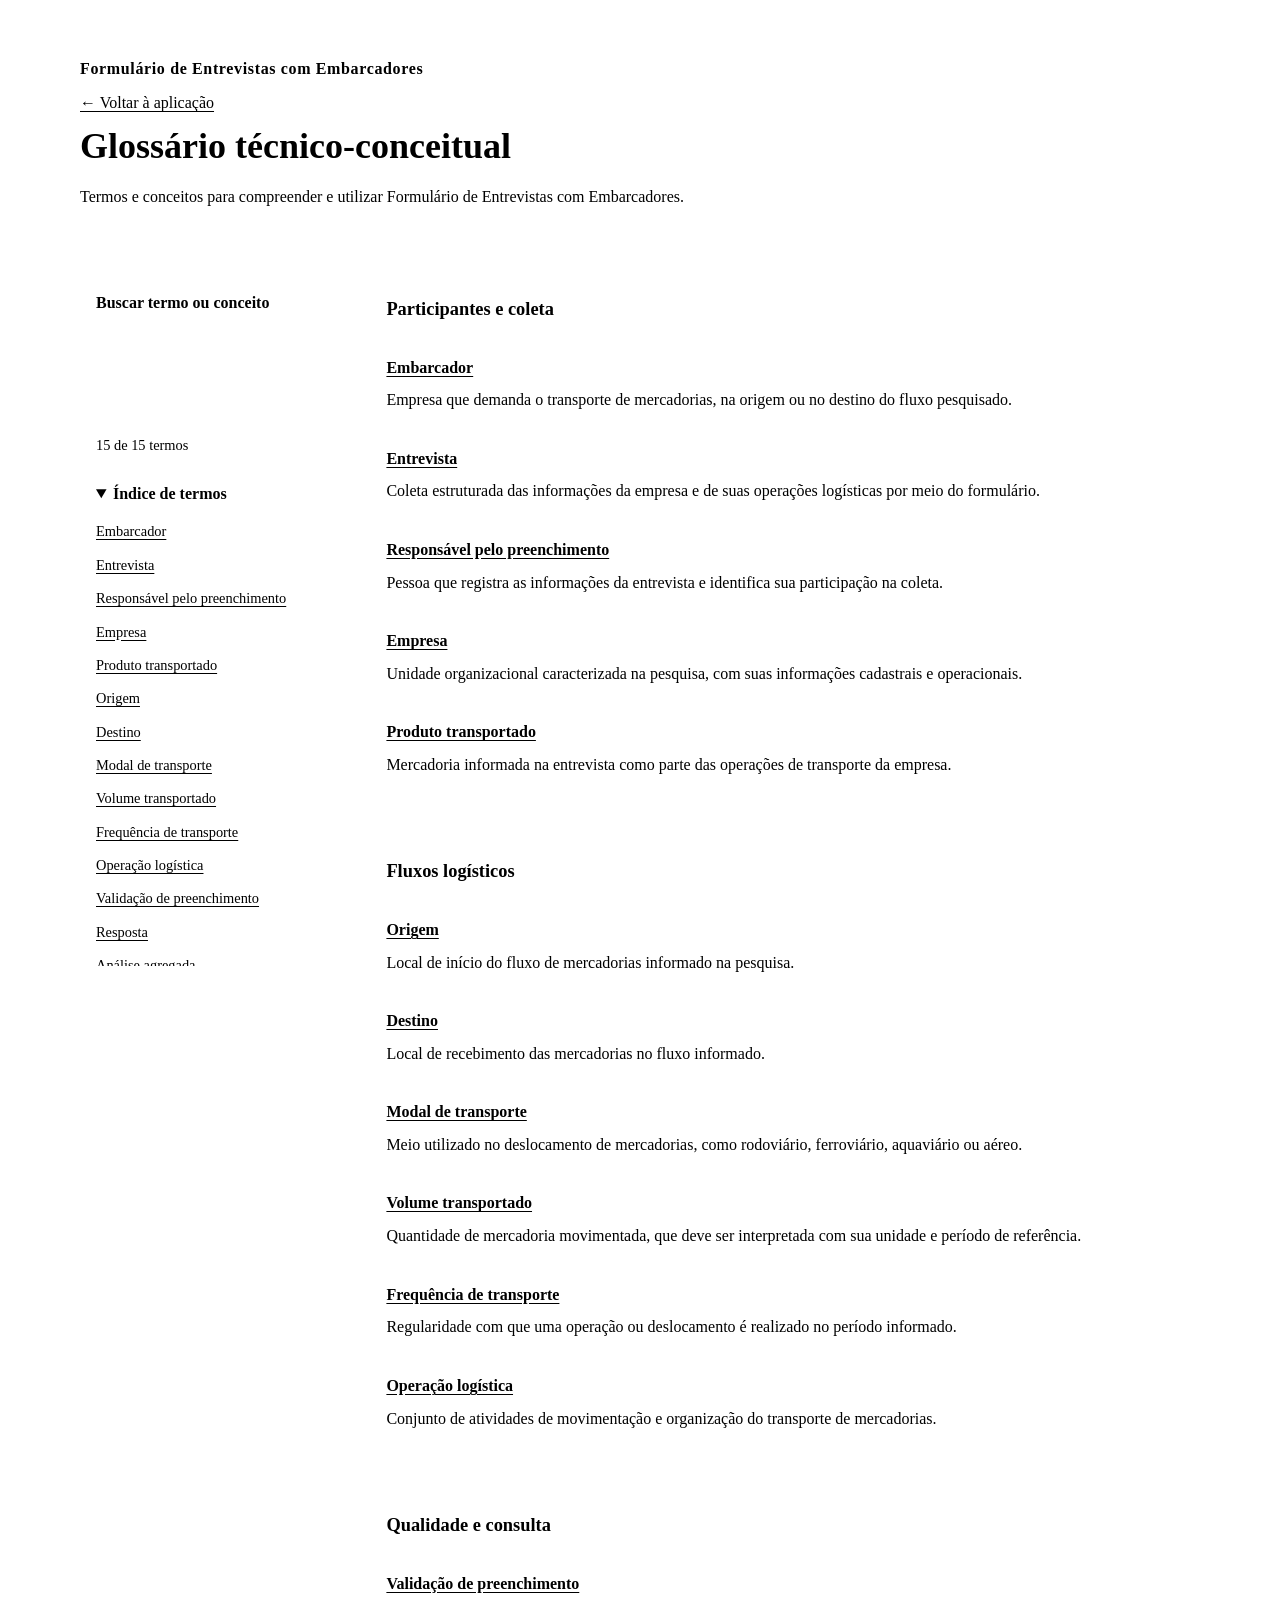
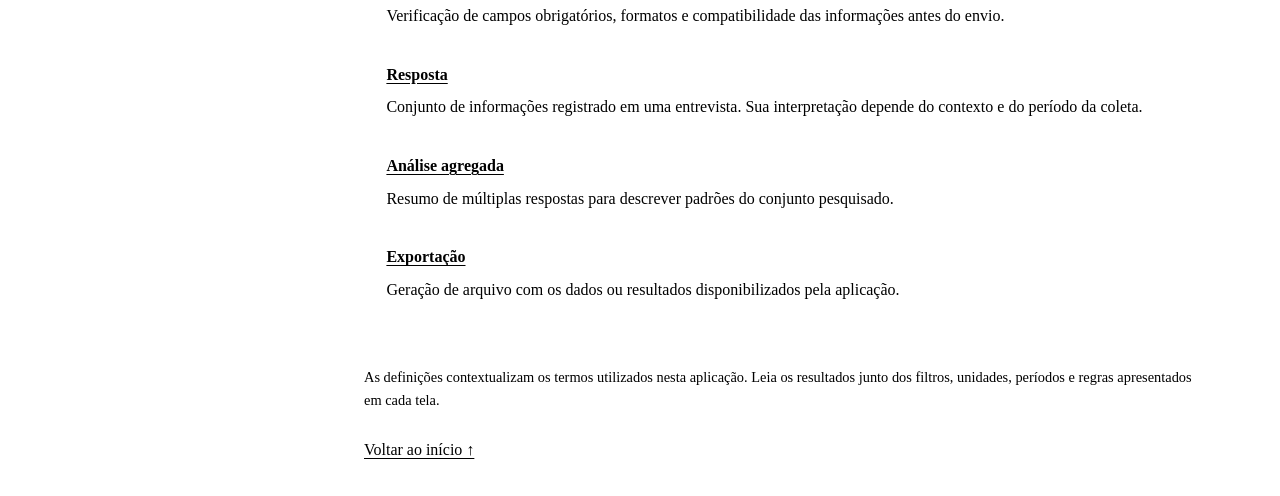
==== frontend/html/glossario.html @ 23af2652 "feat: adiciona glossario e acesso pela interface" ====
<!doctype html>
<html lang="pt-BR">
<head>
<meta charset="utf-8">
<meta name="viewport" content="width=device-width,initial-scale=1">
<title>Glossário — Formulário de Entrevistas com Embarcadores</title>
<link rel="stylesheet" href="../css/index.css?v=20251212">
<link rel="stylesheet" href="../css/validation.css?v=20251212">
<link rel="stylesheet" href="../css/pages.css?v=20251212">
<style>
.glossary { --gl-primary:var(--primary-color);--gl-accent:var(--secondary-color);--gl-text:var(--text-primary);--gl-surface:var(--card-bg);--gl-border:var(--border-color);--gl-radius:8px; }

/* Componentes do glossário: cores e fontes vêm do tema da aplicação. */
body.glossary-page { display:block; width:auto; height:auto; min-height:100vh; overflow:auto; margin:0; padding:0; }
.glossary { box-sizing:border-box; width:calc(100% - 2rem); max-width:1120px; margin:2rem auto; padding:0; line-height:1.65; color:var(--gl-text); }
.glossary *, .glossary *::before, .glossary *::after { box-sizing:border-box; }
.glossary .gl-heading { padding:1.5rem 0; margin:0 0 1.5rem; border-bottom:3px solid var(--gl-accent); background:none; text-align:left; }
.glossary .gl-brand { margin:0 0 .5rem; color:var(--gl-primary); font-weight:700; letter-spacing:.04em; }
.glossary h1 { color:var(--gl-primary); font-size:clamp(1.6rem,4vw,2.25rem); line-height:1.2; margin:.5rem 0 1rem; text-align:left; }
.glossary h2 { color:var(--gl-primary); font-size:1.15rem; line-height:1.4; margin:0 0 1rem; padding:0; border:0; text-align:left; }
.glossary a { color:var(--gl-primary); text-decoration:underline; text-underline-offset:3px; }
.glossary .gl-layout { display:grid; grid-template-columns:260px minmax(0,1fr); gap:1.5rem; align-items:start; }
.glossary .gl-sidebar { position:sticky; top:1rem; background:var(--gl-surface); border:1px solid var(--gl-border); border-radius:var(--gl-radius); padding:1rem; min-width:0; }
.glossary .gl-search { margin:0 0 1rem; display:block; }
.glossary label { display:block; font-weight:600; margin:0 0 .5rem; }
.glossary input { display:block; width:100%; min-height:44px; padding:.6rem; font:inherit; border:1px solid var(--gl-border); border-radius:4px; background:var(--gl-surface); color:var(--gl-text); }
.glossary button { min-height:44px; padding:.5rem .8rem; margin:.6rem 0; font:inherit; cursor:pointer; background:var(--gl-primary); color:white; border:0; border-radius:4px; }
.glossary .gl-count { font-size:.9em; margin:0; }
.glossary summary { cursor:pointer; font-weight:700; color:var(--gl-primary); padding:.5rem 0; }
.glossary .gl-index { max-height:50vh; overflow:auto; background:none; position:static; display:block; padding:0; margin:0; }
.glossary .gl-index a { display:block; padding:.3rem 0; font-size:.9em; }
.glossary .gl-group { padding:1.4rem; margin:0 0 1.25rem; background:var(--gl-surface); border:1px solid var(--gl-border); border-top:3px solid var(--gl-accent); border-radius:var(--gl-radius); box-shadow:none; }
.glossary dl { margin:0; }
.glossary .gl-entry { padding:1rem 0; border-top:1px solid var(--gl-border); scroll-margin-top:1.5rem; overflow-wrap:anywhere; }
.glossary dt { font-weight:700; margin:0 0 .4rem; }
.glossary dd { margin:0; text-align:left; }
.glossary .gl-entry:target { outline:2px solid var(--gl-primary); outline-offset:6px; }
.glossary :focus-visible { outline:3px solid var(--gl-primary); outline-offset:3px; }
.glossary [hidden] { display:none !important; }
.glossary .gl-note { font-size:.9em; margin:1.5rem 0; }
@media(max-width:760px) { .glossary .gl-layout { grid-template-columns:minmax(0,1fr); } .glossary .gl-sidebar { position:static; } .glossary .gl-index { max-height:180px; } .glossary .gl-group { padding:1rem; } }
@media print { .glossary .gl-sidebar, .glossary .gl-back { display:none; } .glossary .gl-layout { display:block; } .glossary .gl-entry { break-inside:avoid; } }

</style>
</head>
<body class="glossary-page">
<main class="glossary" id="glossario">
  <header class="gl-heading">
    <p class="gl-brand">Formulário de Entrevistas com Embarcadores</p>
    <a class="gl-back" href="index.html">← Voltar à aplicação</a>
    <h1>Glossário técnico-conceitual</h1>
    <p>Termos e conceitos para compreender e utilizar Formulário de Entrevistas com Embarcadores.</p>
  </header>
  <div class="gl-layout">
    <aside class="gl-sidebar" aria-label="Consulta ao glossário">
      <form class="gl-search" role="search" hidden>
        <label for="gl-search">Buscar termo ou conceito</label>
        <input id="gl-search" type="search" autocomplete="off" aria-controls="gl-content">
        <button type="reset">Limpar busca</button>
        <p class="gl-count" role="status" aria-live="polite"></p>
      </form>
      <details open><summary>Índice de termos</summary><nav class="gl-index" aria-label="Termos"><a data-term="termo-embarcador" href="#termo-embarcador">Embarcador</a> <a data-term="termo-entrevista" href="#termo-entrevista">Entrevista</a> <a data-term="termo-responsavel-pelo-preenchimento" href="#termo-responsavel-pelo-preenchimento">Responsável pelo preenchimento</a> <a data-term="termo-empresa" href="#termo-empresa">Empresa</a> <a data-term="termo-produto-transportado" href="#termo-produto-transportado">Produto transportado</a> <a data-term="termo-origem" href="#termo-origem">Origem</a> <a data-term="termo-destino" href="#termo-destino">Destino</a> <a data-term="termo-modal-de-transporte" href="#termo-modal-de-transporte">Modal de transporte</a> <a data-term="termo-volume-transportado" href="#termo-volume-transportado">Volume transportado</a> <a data-term="termo-frequencia-de-transporte" href="#termo-frequencia-de-transporte">Frequência de transporte</a> <a data-term="termo-operacao-logistica" href="#termo-operacao-logistica">Operação logística</a> <a data-term="termo-validacao-de-preenchimento" href="#termo-validacao-de-preenchimento">Validação de preenchimento</a> <a data-term="termo-resposta" href="#termo-resposta">Resposta</a> <a data-term="termo-analise-agregada" href="#termo-analise-agregada">Análise agregada</a> <a data-term="termo-exportacao" href="#termo-exportacao">Exportação</a></nav></details>
    </aside>
    <div id="gl-content">
      <p class="gl-empty" hidden>Nenhum termo encontrado. Tente outra palavra ou limpe a busca.</p>
      <section class="gl-group"><h2>Participantes e coleta</h2><dl>
<div class="gl-entry" id="termo-embarcador" tabindex="-1"><dt><a href="#termo-embarcador">Embarcador</a></dt><dd>Empresa que demanda o transporte de mercadorias, na origem ou no destino do fluxo pesquisado.</dd></div>
<div class="gl-entry" id="termo-entrevista" tabindex="-1"><dt><a href="#termo-entrevista">Entrevista</a></dt><dd>Coleta estruturada das informações da empresa e de suas operações logísticas por meio do formulário.</dd></div>
<div class="gl-entry" id="termo-responsavel-pelo-preenchimento" tabindex="-1"><dt><a href="#termo-responsavel-pelo-preenchimento">Responsável pelo preenchimento</a></dt><dd>Pessoa que registra as informações da entrevista e identifica sua participação na coleta.</dd></div>
<div class="gl-entry" id="termo-empresa" tabindex="-1"><dt><a href="#termo-empresa">Empresa</a></dt><dd>Unidade organizacional caracterizada na pesquisa, com suas informações cadastrais e operacionais.</dd></div>
<div class="gl-entry" id="termo-produto-transportado" tabindex="-1"><dt><a href="#termo-produto-transportado">Produto transportado</a></dt><dd>Mercadoria informada na entrevista como parte das operações de transporte da empresa.</dd></div>
</dl></section><section class="gl-group"><h2>Fluxos logísticos</h2><dl>
<div class="gl-entry" id="termo-origem" tabindex="-1"><dt><a href="#termo-origem">Origem</a></dt><dd>Local de início do fluxo de mercadorias informado na pesquisa.</dd></div>
<div class="gl-entry" id="termo-destino" tabindex="-1"><dt><a href="#termo-destino">Destino</a></dt><dd>Local de recebimento das mercadorias no fluxo informado.</dd></div>
<div class="gl-entry" id="termo-modal-de-transporte" tabindex="-1"><dt><a href="#termo-modal-de-transporte">Modal de transporte</a></dt><dd>Meio utilizado no deslocamento de mercadorias, como rodoviário, ferroviário, aquaviário ou aéreo.</dd></div>
<div class="gl-entry" id="termo-volume-transportado" tabindex="-1"><dt><a href="#termo-volume-transportado">Volume transportado</a></dt><dd>Quantidade de mercadoria movimentada, que deve ser interpretada com sua unidade e período de referência.</dd></div>
<div class="gl-entry" id="termo-frequencia-de-transporte" tabindex="-1"><dt><a href="#termo-frequencia-de-transporte">Frequência de transporte</a></dt><dd>Regularidade com que uma operação ou deslocamento é realizado no período informado.</dd></div>
<div class="gl-entry" id="termo-operacao-logistica" tabindex="-1"><dt><a href="#termo-operacao-logistica">Operação logística</a></dt><dd>Conjunto de atividades de movimentação e organização do transporte de mercadorias.</dd></div>
</dl></section><section class="gl-group"><h2>Qualidade e consulta</h2><dl>
<div class="gl-entry" id="termo-validacao-de-preenchimento" tabindex="-1"><dt><a href="#termo-validacao-de-preenchimento">Validação de preenchimento</a></dt><dd>Verificação de campos obrigatórios, formatos e compatibilidade das informações antes do envio.</dd></div>
<div class="gl-entry" id="termo-resposta" tabindex="-1"><dt><a href="#termo-resposta">Resposta</a></dt><dd>Conjunto de informações registrado em uma entrevista. Sua interpretação depende do contexto e do período da coleta.</dd></div>
<div class="gl-entry" id="termo-analise-agregada" tabindex="-1"><dt><a href="#termo-analise-agregada">Análise agregada</a></dt><dd>Resumo de múltiplas respostas para descrever padrões do conjunto pesquisado.</dd></div>
<div class="gl-entry" id="termo-exportacao" tabindex="-1"><dt><a href="#termo-exportacao">Exportação</a></dt><dd>Geração de arquivo com os dados ou resultados disponibilizados pela aplicação.</dd></div>
</dl></section>
      <p class="gl-note">As definições contextualizam os termos utilizados nesta aplicação. Leia os resultados junto dos filtros, unidades, períodos e regras apresentados em cada tela.</p>
      <a href="#glossario">Voltar ao início ↑</a>
    </div>
  </div>
</main>
<script>

(() => {
  const root = document.querySelector('.glossary');
  if (!root) return;
  const form = root.querySelector('.gl-search');
  const input = root.querySelector('#gl-search');
  const normalize = value => value.normalize('NFD').replace(/[\u0300-\u036f]/g, '').toLocaleLowerCase('pt-BR');
  const entries = Array.from(root.querySelectorAll('.gl-entry'), element => ({ element, text: normalize(element.textContent), link: root.querySelector('[data-term="' + element.id + '"]') }));
  const filter = () => {
    const words = normalize(input.value).trim().split(/\s+/).filter(Boolean);
    let visible = 0;
    entries.forEach(({element, text, link}) => { const match = words.every(word => text.includes(word)); element.hidden = !match; link.hidden = !match; if(match) visible++; });
    root.querySelectorAll('.gl-group').forEach(group => { group.hidden = !group.querySelector('.gl-entry:not([hidden])'); });
    root.querySelector('.gl-count').textContent = visible + ' de ' + entries.length + ' termos';
    root.querySelector('.gl-empty').hidden = visible !== 0;
  };
  const reveal = () => {
    let id; try { id = decodeURIComponent(location.hash.slice(1)); } catch { return; }
    const target = document.getElementById(id);
    if (!target || !root.contains(target)) return;
    if (target.closest('[hidden]')) { input.value = ''; filter(); }
    target.scrollIntoView({block:'start'});
  };
  form.addEventListener('submit', event => event.preventDefault());
  form.addEventListener('reset', event => { event.preventDefault(); input.value = ''; filter(); input.focus(); });
  input.addEventListener('input', filter);
  window.addEventListener('hashchange', reveal);
  form.hidden = false; filter(); reveal();
})();

</script>
</body>
</html>
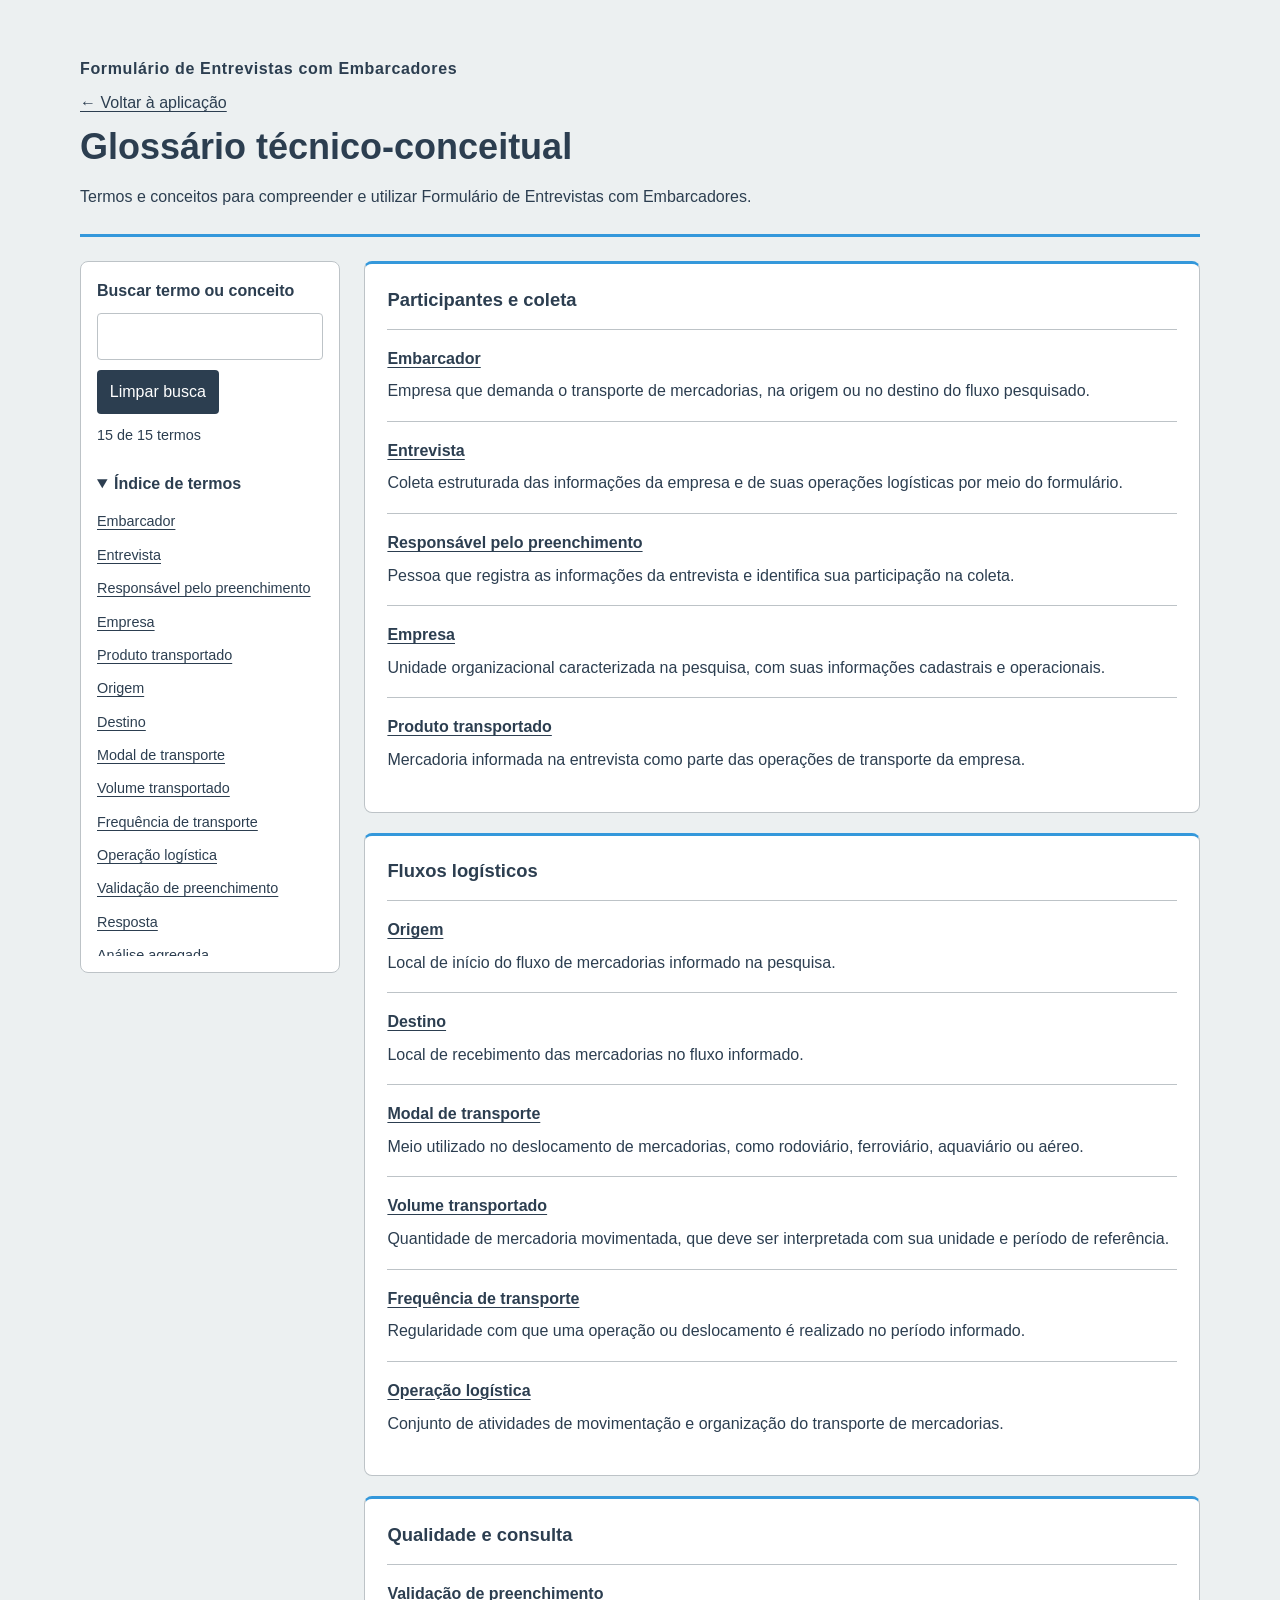
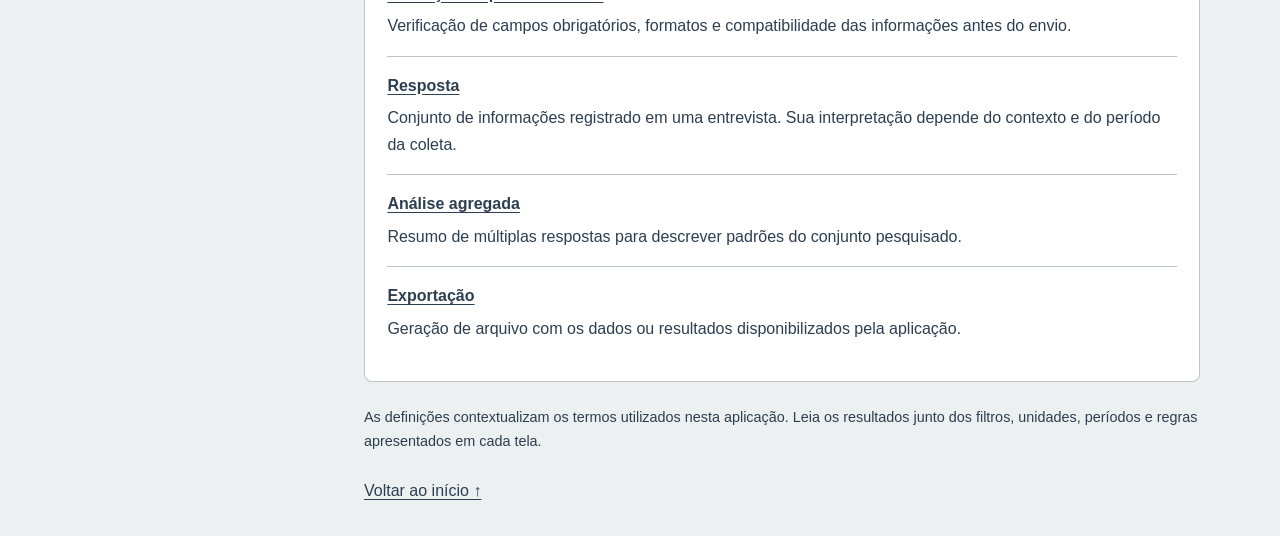
==== commit 474124f5: "refactor: usar rotas limpas no formulario" ====
--- a/frontend/html/glossario.html
+++ b/frontend/html/glossario.html
@@ -47,7 +47,7 @@
 <main class="glossary" id="glossario">
   <header class="gl-heading">
     <p class="gl-brand">Formulário de Entrevistas com Embarcadores</p>
-    <a class="gl-back" href="index.html">← Voltar à aplicação</a>
+    <a class="gl-back" href="./">← Voltar à aplicação</a>
     <h1>Glossário técnico-conceitual</h1>
     <p>Termos e conceitos para compreender e utilizar Formulário de Entrevistas com Embarcadores.</p>
   </header>
--- a/frontend/css/index.css
+++ b/frontend/css/index.css
@@ -0,0 +1,1888 @@
+/* ============================================
+   INDEX.CSS - Estilos Globais para Todas as Páginas
+   Sistema PLI 2050 - Formulário de Entrevistas
+   
+   Páginas cobertas:
+   - Formulário (index.html)
+   - Respostas (respostas.html)
+   - Analytics (analytics.html)
+   - Instruções (instrucoes.html)
+   - Visualizador de Dados (visualizador.html)
+   ============================================ */
+
+/* ============================================
+   RESET E VARIÁVEIS CSS
+   ============================================ */
+
+:root {
+  --primary-color: #2c3e50;
+  --secondary-color: #3498db;
+  --accent-color: #e74c3c;
+  --success-color: #27ae60;
+  --warning-color: #f39c12;
+  --light-bg: #ecf0f1;
+  --card-bg: #ffffff;
+  --text-primary: #2c3e50;
+  --text-secondary: #7f8c8d;
+  --border-color: #bdc3c7;
+  --shadow: 0 2px 8px rgba(0, 0, 0, 0.1);
+  --shadow-lg: 0 4px 16px rgba(0, 0, 0, 0.15);
+}
+
+* {
+  margin: 0;
+  padding: 0;
+  box-sizing: border-box;
+}
+
+body {
+  font-family: "Segoe UI", Tahoma, Geneva, Verdana, sans-serif;
+  background: var(--light-bg);
+  color: var(--text-primary);
+  line-height: 1.6;
+}
+
+/* ============================================
+   NAVEGAÇÃO
+   ============================================ */
+
+.navbar {
+  background: var(--primary-color);
+  color: white;
+  padding: 1rem 0;
+  box-shadow: var(--shadow);
+  position: sticky;
+  top: 0;
+  z-index: 1000;
+}
+
+.nav-container {
+  max-width: 1400px;
+  margin: 0 auto;
+  padding: 0 2rem;
+  display: flex;
+  justify-content: space-between;
+  align-items: center;
+  flex-wrap: wrap;
+}
+
+.nav-brand h1 {
+  font-size: 1.8rem;
+  margin-bottom: 0.2rem;
+}
+
+.nav-brand p {
+  font-size: 0.9rem;
+  opacity: 0.9;
+}
+
+.nav-menu {
+  display: flex;
+  gap: 1rem;
+}
+
+.nav-btn {
+  background: transparent;
+  color: white;
+  border: 2px solid rgba(255, 255, 255, 0.3);
+  padding: 0.7rem 1.5rem;
+  border-radius: 8px;
+  cursor: pointer;
+  font-size: 1rem;
+  font-weight: 500;
+  transition: all 0.3s ease;
+  display: flex;
+  align-items: center;
+  gap: 0.5rem;
+}
+
+.nav-btn:hover {
+  background: rgba(255, 255, 255, 0.1);
+  border-color: rgba(255, 255, 255, 0.5);
+  transform: translateY(-2px);
+}
+
+.nav-btn.active {
+  background: var(--secondary-color);
+  border-color: var(--secondary-color);
+}
+
+.nav-link-clean {
+  text-decoration: none;
+  display: inline-flex;
+  align-items: center;
+  gap: 0.5rem;
+}
+
+/* ============================================
+   CONTAINERS E LAYOUT
+   ============================================ */
+
+.container {
+  max-width: 1400px;
+  margin: 0 auto;
+  padding: 2rem;
+}
+
+.page-header {
+  text-align: center;
+  margin-bottom: 2rem;
+}
+
+.page-header h2 {
+  font-size: 2.2rem;
+  color: var(--primary-color);
+  margin-bottom: 0.5rem;
+}
+
+.page-header p {
+  color: var(--text-secondary);
+  font-size: 1.1rem;
+}
+
+/* Hero padrao das aplicacoes SIGMA-PLI. */
+.page-header.page-hero {
+  padding: 48px 32px;
+  background: linear-gradient(135deg, #003b5a 0%, #1c3d59 60%, #116593 100%);
+  border-radius: 16px;
+  box-shadow: 0 12px 28px rgba(28, 61, 89, 0.22);
+  position: relative;
+  overflow: hidden;
+}
+.page-header.page-hero::before {
+  content: "";
+  position: absolute;
+  inset: 0;
+  background: radial-gradient(ellipse at 70% 40%, rgba(62, 194, 110, 0.12) 0%, transparent 60%);
+  pointer-events: none;
+}
+.page-header.page-hero > * { position: relative; }
+.page-header.page-hero h2 { color: #fff; font-size: clamp(2rem, 4vw, 3.25rem); margin-bottom: .5rem; }
+.page-header.page-hero p { color: rgba(255,255,255,.82); }
+.page-hero__icon { width: 64px; height: 64px; background: rgba(255,255,255,.12); border-radius: 50%; display: flex; align-items: center; justify-content: center; margin: 0 auto 16px; }
+.page-hero__icon svg { width: 34px; height: 34px; fill: #3ec26e; }
+.page-hero__badge { display: inline-flex; margin-top: 12px; background: rgba(62,194,110,.18); border: 1px solid rgba(62,194,110,.4); color: #3ec26e; border-radius: 100px; padding: 4px 14px; font-size: .9rem; font-weight: 600; }
+
+/* Sistema de navegação entre páginas */
+.page {
+  display: none;
+}
+
+.page.active {
+  display: block;
+  animation: fadeIn 0.3s ease;
+}
+
+@keyframes fadeIn {
+  from {
+    opacity: 0;
+    transform: translateY(10px);
+  }
+  to {
+    opacity: 1;
+    transform: translateY(0);
+  }
+}
+
+/* ============================================
+   CARDS
+   ============================================ */
+
+.card {
+  background: var(--card-bg);
+  border-radius: 12px;
+  box-shadow: var(--shadow);
+  margin-bottom: 3rem;
+  overflow: hidden;
+  transition:
+    transform 0.3s ease,
+    box-shadow 0.3s ease;
+}
+
+.card:hover {
+  transform: translateY(-4px);
+  box-shadow: var(--shadow-lg);
+}
+
+.card-header {
+  background: linear-gradient(
+    135deg,
+    var(--primary-color),
+    var(--secondary-color)
+  );
+  color: white;
+  padding: 2rem 2.5rem;
+}
+
+.card-header.centered {
+  text-align: center;
+}
+
+.card-header h3 {
+  font-size: 1.6rem;
+  margin-bottom: 0.8rem;
+  font-weight: 600;
+}
+
+.card-intro {
+  margin-top: 1rem;
+  font-size: 1rem;
+  opacity: 0.95;
+  line-height: 1.6;
+}
+
+.intro-list {
+  margin-top: 1rem;
+  margin-left: 1.5rem;
+}
+
+.intro-list li {
+  margin-bottom: 0.5rem;
+}
+
+.card-body {
+  padding: 2.5rem;
+}
+
+/* Espaçamento extra entre grupos de cards */
+#card-0 {
+  margin-bottom: 4rem;
+}
+
+#card-4 {
+  margin-bottom: 4rem;
+}
+
+#card-6 {
+  margin-bottom: 4rem;
+}
+
+#card-8 {
+  margin-bottom: 4rem;
+}
+
+/* ============================================
+   FORMULÁRIOS - ELEMENTOS GERAIS
+   ============================================ */
+
+.form-group {
+  margin-bottom: 1.5rem;
+}
+
+.form-group label {
+  display: block;
+  margin-bottom: 0.5rem;
+  font-weight: 600;
+  color: var(--text-primary);
+}
+
+.question-number {
+  display: inline-block;
+  background: var(--secondary-color);
+  color: white;
+  padding: 0.2rem 0.6rem;
+  border-radius: 4px;
+  font-size: 0.85rem;
+  margin-right: 0.5rem;
+  font-weight: 700;
+}
+
+.form-group input[type="text"],
+.form-group input[type="email"],
+.form-group input[type="tel"],
+.form-group input[type="number"],
+.form-group select,
+.form-group textarea {
+  width: 100%;
+  padding: 0.8rem;
+  border: 2px solid var(--border-color);
+  border-radius: 8px;
+  font-size: 1rem;
+  transition: border-color 0.3s ease;
+  background-color: white;
+  color: var(--text-primary);
+}
+
+/* Força cor de texto em options - SEMPRE PRETO E VISÍVEL */
+.form-group select option,
+select.table-input option,
+select option {
+  background-color: white !important;
+  color: #000000 !important;
+  font-weight: normal !important;
+}
+
+/* Garante que options disabled também sejam visíveis */
+.form-group select:disabled option,
+select.table-input:disabled option,
+select:disabled option {
+  background-color: #f0f0f0 !important;
+  color: #333333 !important;
+}
+
+/* Campos desabilitados */
+.form-group select:disabled,
+.form-group input:disabled,
+select.table-input:disabled {
+  background-color: #f0f0f0;
+  color: #666; /* Cor mais escura para melhor legibilidade */
+  cursor: not-allowed;
+  opacity: 0.8; /* Menos opacidade para melhor contraste */
+}
+
+.form-group input:focus,
+.form-group select:focus,
+.form-group textarea:focus {
+  outline: none;
+  border-color: var(--secondary-color);
+}
+
+.form-row {
+  display: grid;
+  grid-template-columns: repeat(auto-fit, minmax(200px, 1fr));
+  gap: 1rem;
+  padding: 1rem;
+  border-radius: 6px;
+  transition: background-color 0.2s ease;
+}
+
+/* Efeito zebrado para form-rows dentro de card-body */
+.card-body > .form-row:nth-of-type(odd) {
+  background-color: transparent;
+}
+
+.card-body > .form-row:nth-of-type(even) {
+  background-color: #e9ecef;
+}
+
+/* Hover APENAS nas linhas pares (cinza) */
+.card-body > .form-row:nth-of-type(even):hover {
+  background-color: #dee2e6 !important;
+}
+
+.help-text {
+  font-size: 0.9rem;
+  color: var(--text-secondary);
+  margin-bottom: 1rem;
+}
+
+.readonly-field {
+  background-color: #f5f5f5 !important;
+  cursor: not-allowed;
+}
+
+.hidden-field {
+  display: none;
+}
+
+.hidden-field-spaced {
+  margin-top: 1rem;
+}
+
+/* ============================================
+   CHECKBOX E RADIO GROUPS
+   ============================================ */
+
+.checkbox-group {
+  display: grid;
+  grid-template-columns: repeat(auto-fit, minmax(180px, 1fr));
+  gap: 0.8rem;
+}
+
+.checkbox-group label {
+  display: flex;
+  align-items: center;
+  gap: 0.5rem;
+  padding: 0.5rem;
+  border-radius: 6px;
+  cursor: pointer;
+  transition: background 0.2s ease;
+}
+
+.checkbox-group label:hover {
+  background: var(--light-bg);
+}
+
+.checkbox-group input[type="checkbox"] {
+  width: 18px;
+  height: 18px;
+  cursor: pointer;
+}
+
+.radio-group {
+  display: flex;
+  flex-direction: column;
+  gap: 1rem;
+}
+
+.radio-label {
+  display: flex;
+  align-items: center;
+  gap: 0.8rem;
+  padding: 1rem;
+  border: 2px solid var(--border-color);
+  border-radius: 8px;
+  cursor: pointer;
+  transition: all 0.3s ease;
+  background: white;
+}
+
+.radio-label:hover {
+  border-color: var(--secondary-color);
+  background: #f8f9fa;
+}
+
+.radio-label input[type="radio"] {
+  width: 20px;
+  height: 20px;
+  cursor: pointer;
+  accent-color: var(--secondary-color);
+}
+
+.radio-label input[type="radio"]:checked + span {
+  font-weight: 600;
+  color: var(--secondary-color);
+}
+
+.radio-label span {
+  font-size: 1rem;
+  transition: all 0.3s ease;
+}
+
+/* ============================================
+   INPUTS ESPECIAIS
+   ============================================ */
+
+.time-input {
+  display: flex;
+  align-items: center;
+  gap: 1rem;
+  flex-wrap: wrap;
+}
+
+.time-input input {
+  width: 100px;
+}
+
+.time-input span {
+  color: var(--text-secondary);
+  font-weight: 500;
+}
+
+/* ============================================
+   TABELAS
+   ============================================ */
+
+.table-container {
+  overflow-x: auto;
+  margin-top: 1rem;
+}
+
+table {
+  width: 100%;
+  border-collapse: collapse;
+}
+
+th {
+  background: var(--primary-color);
+  color: white;
+  padding: 1rem;
+  text-align: left;
+  font-weight: 600;
+}
+
+td {
+  padding: 0.8rem;
+  border-bottom: 1px solid var(--border-color);
+}
+td {
+  vertical-align: middle;
+}
+
+.table-input {
+  width: 100%;
+  padding: 0.5rem;
+  border: 1px solid var(--border-color);
+  border-radius: 4px;
+  font-size: 0.9rem;
+  background-color: white;
+  color: var(--text-primary);
+}
+
+.table-input option {
+  background-color: white;
+  color: var(--text-primary);
+}
+
+/* Containers para dropdowns de produtos (Q8) */
+.produto-origem-container,
+.produto-destino-container {
+  display: flex;
+  flex-direction: column;
+  gap: 4px;
+}
+
+.produto-origem-container select,
+.produto-destino-container select,
+.produto-origem-container input,
+.produto-destino-container input {
+  width: 100%;
+  font-size: 0.85rem;
+  color: #000000 !important; /* Garante texto preto */
+}
+
+/* ============================================
+   PRODUTOS Q8 - Ajustes de altura e visual
+   ============================================ */
+
+/* Altura padrão por select/input (single row) usado na coluna Origem/Destino */
+.produto-origem-container,
+.produto-destino-container {
+  --produto-single-height: 36px; /* valor default que funciona na maioria dos dispositivos */
+}
+
+/* Força altura dos selects (estado/municipio/país) para que 3 empilhados fiquem com altura total equivalente ao multi-select */
+.produto-origem-container select,
+.produto-origem-container input,
+.produto-destino-container select,
+.produto-destino-container input {
+  height: var(--produto-single-height);
+  line-height: 1.2;
+}
+
+/* Faz o multi-select de modalidades ter altura equivalente a 3 selects empilhados */
+select.table-input[multiple] {
+  height: calc(var(--produto-single-height) * 3 + 8px);
+  min-height: calc(var(--produto-single-height) * 3 + 8px);
+  overflow-y: auto;
+}
+
+/* Ajuste para telas pequenas: reduzir altura dos selects */
+@media (max-width: 768px) {
+  .produto-origem-container,
+  .produto-destino-container {
+    --produto-single-height: 32px;
+  }
+  select.table-input[multiple] {
+    height: calc(var(--produto-single-height) * 3 + 8px);
+  }
+}
+
+/* Options dos dropdowns de produtos - SEMPRE PRETO */
+.produto-origem-container select option,
+.produto-destino-container select option,
+.produto-pais-select option,
+.produto-estado-select option,
+.produto-municipio-select option {
+  background-color: white !important;
+  color: #000000 !important;
+  font-weight: normal !important;
+}
+
+.produto-pais-select {
+  font-weight: 600;
+  color: #000000 !important;
+}
+
+.produto-estado-select,
+.produto-municipio-select {
+  font-size: 0.85rem;
+  color: #000000 !important;
+}
+
+.produto-text-input {
+  font-style: italic;
+}
+
+/* Tabelas de respostas */
+.table-responsive {
+  overflow-x: auto;
+}
+
+.resposta-table {
+  width: 100%;
+  border-collapse: collapse;
+  margin-top: 1rem;
+}
+
+.resposta-table th {
+  background: var(--secondary-color);
+  color: white;
+  padding: 0.8rem;
+  text-align: left;
+  font-size: 0.9rem;
+}
+
+.resposta-table td {
+  padding: 0.8rem;
+  border-bottom: 1px solid var(--border-color);
+  font-size: 0.9rem;
+}
+
+.resposta-table tr:hover {
+  background: var(--light-bg);
+}
+
+.example-table {
+  width: 100%;
+  border-collapse: collapse;
+  margin: 1rem 0;
+  font-size: 0.95rem;
+}
+
+.example-table th,
+.example-table td {
+  padding: 0.8rem;
+  border: 1px solid #ddd;
+  text-align: left;
+}
+
+.example-table th {
+  background: var(--primary-color);
+  color: white;
+  font-weight: bold;
+}
+
+.example-table tr:nth-child(even) {
+  background: #f8f9fa;
+}
+
+.example-table tr:hover {
+  background: #e9ecef;
+}
+
+/* ============================================
+   BOTÕES
+   ============================================ */
+
+.btn-primary,
+.btn-secondary,
+.btn-add,
+.btn-remove,
+.btn-delete {
+  padding: 0.8rem 1.5rem;
+  border: none;
+  border-radius: 8px;
+  font-size: 1rem;
+  font-weight: 600;
+  cursor: pointer;
+  transition: all 0.3s ease;
+}
+
+.btn-primary {
+  background: var(--secondary-color);
+  color: white;
+}
+
+.btn-primary:hover {
+  background: #2980b9;
+  transform: translateY(-2px);
+  box-shadow: var(--shadow);
+}
+
+.btn-secondary {
+  background: var(--text-secondary);
+  color: white;
+}
+
+.btn-secondary:hover {
+  background: #6c7a7b;
+}
+
+.btn-outline {
+  background: transparent;
+  color: var(--primary-color);
+  border: 2px solid var(--primary-color);
+}
+
+.btn-outline:hover {
+  background: var(--primary-color);
+  color: white;
+  transform: translateY(-2px);
+}
+
+.btn-add {
+  background: var(--success-color);
+  color: white;
+  margin-bottom: 1rem;
+}
+
+.btn-add:hover {
+  background: #229954;
+}
+
+.btn-remove {
+  background: var(--accent-color);
+  color: white;
+  padding: 0.5rem 1rem;
+}
+
+.btn-remove:hover {
+  background: #c0392b;
+}
+
+.btn-confirm {
+  background: #95a5a6;
+  color: white;
+  padding: 0.5rem 0.8rem;
+  margin-right: 0.3rem;
+  border: 2px solid transparent;
+  border-radius: 6px;
+  font-size: 0.9rem;
+  cursor: pointer;
+  transition: all 0.3s ease;
+}
+
+.btn-confirm:hover {
+  background: #7f8c8d;
+  transform: scale(1.05);
+}
+
+.btn-confirm-ativo {
+  background: var(--success-color) !important;
+  border-color: #1e8449;
+  font-weight: bold;
+}
+
+.btn-confirm-ativo:hover {
+  background: #229954 !important;
+}
+
+.produto-acoes {
+  display: flex;
+  gap: 0.3rem;
+  align-items: center;
+  justify-content: center;
+}
+
+.produto-confirmado {
+  background-color: #f0fdf4;
+  border-left: 4px solid var(--success-color);
+  opacity: 1;
+}
+
+.produto-confirmado td {
+  background-color: rgba(39, 174, 96, 0.05);
+}
+
+/* ============================================
+   MODAL DE PRÉVIA DO PRODUTO (Q8)
+   ============================================ */
+.produtos-confirmados-container {
+  background: #f8f9fa;
+  border: 2px solid var(--primary-color);
+  border-radius: 12px;
+  margin: 2rem 0;
+  padding: 1.5rem;
+  transition: all 0.3s ease;
+  max-height: 400px; /* ⭐ Altura máxima drasticamente reduzida */
+  overflow-y: auto; /* ⭐ Scroll vertical quando necessário */
+}
+
+.produtos-confirmados-container:not(.hidden-field) {
+  background: #fff;
+  box-shadow: 0 4px 12px rgba(0, 0, 0, 0.1);
+}
+
+.produtos-confirmados-header {
+  display: flex;
+  justify-content: space-between;
+  align-items: center;
+  margin-bottom: 1rem;
+  padding-bottom: 0.8rem; /* ⭐ Reduzido padding */
+  border-bottom: 1px solid #e9ecef;
+  position: sticky; /* ⭐ Header fixo no topo ao scrollar */
+  top: 0;
+  background: #fff;
+  z-index: 10;
+}
+
+.produtos-confirmados-header h4 {
+  margin: 0;
+  color: var(--primary-color);
+  font-size: 1rem; /* ⭐ Fonte reduzida */
+  font-weight: 600;
+}
+
+.produtos-confirmados-close {
+  background: rgba(220, 53, 69, 0.1);
+  border: none;
+  color: #dc3545;
+  font-size: 1.5rem;
+  width: 32px;
+  height: 32px;
+  border-radius: 50%;
+  cursor: pointer;
+  display: flex;
+  align-items: center;
+  justify-content: center;
+  transition: all 0.2s;
+}
+
+.produtos-confirmados-close:hover {
+  background: rgba(220, 53, 69, 0.2);
+  transform: scale(1.1);
+}
+
+.produtos-confirmados-body {
+  margin-bottom: 0.8rem; /* ⭐ Reduzido margin */
+  max-height: 280px; /* ⭐ Altura máxima do corpo */
+  overflow-y: auto; /* ⭐ Scroll interno */
+}
+
+.produtos-confirmados-intro {
+  color: #666;
+  margin-bottom: 0.8rem; /* ⭐ Reduzido margin */
+  font-size: 0.85rem; /* ⭐ Fonte menor */
+}
+
+.produtos-confirmados-intro code {
+  background: #e8f4fd;
+  color: var(--primary-color);
+  padding: 2px 8px;
+  border-radius: 4px;
+  font-family: "Courier New", monospace;
+  font-weight: 600;
+}
+
+.produto-confirmado-item {
+  background: white;
+  border: 1px solid #e9ecef;
+  border-radius: 8px;
+  margin-bottom: 0.5rem; /* ⭐ Reduzido ainda mais */
+  overflow: hidden;
+}
+
+.produto-confirmado-header {
+  background: linear-gradient(135deg, var(--primary-color) 0%, #1a5276 100%);
+  color: white;
+  padding: 0.4rem 0.8rem; /* ⭐ Reduzido ainda mais */
+  font-weight: 600;
+  font-size: 0.85rem; /* ⭐ Fonte menor */
+}
+
+.produto-confirmado-body {
+  padding: 0.5rem; /* ⭐ Reduzido ainda mais */
+}
+
+.produto-confirmado-table {
+  width: 100%;
+  border-collapse: collapse;
+  font-size: 0.8rem; /* ⭐ Fonte menor */
+}
+
+.produto-confirmado-table th,
+.produto-confirmado-table td {
+  padding: 0.3rem 0.5rem; /* ⭐ Reduzido ainda mais */
+  text-align: left;
+  border-bottom: 1px solid #e9ecef;
+}
+
+.produto-confirmado-table th {
+  background: #f8f9fa;
+  font-weight: 600;
+  color: #495057;
+  font-size: 0.75rem; /* ⭐ Fonte menor */
+  text-transform: uppercase;
+  letter-spacing: 0.5px;
+  width: 35%; /* ⭐ Largura ajustada */
+}
+
+.produto-confirmado-table tr:hover td {
+  background: #f8f9fa;
+}
+
+.produto-confirmado-table td:first-child {
+  font-family: "Courier New", monospace;
+  color: var(--primary-color);
+  font-weight: 500;
+}
+
+.produto-confirmado-table td:last-child {
+  color: #2c3e50;
+  word-break: break-word;
+}
+
+.produto-confirmado-valor-vazio {
+  color: #adb5bd;
+  font-style: italic;
+}
+
+.produto-confirmado-valor-array {
+  background: #e8f5e8;
+  padding: 2px 6px;
+  border-radius: 3px;
+  display: inline-block;
+  font-size: 0.8rem;
+}
+
+.produtos-confirmados-footer {
+  text-align: center;
+  padding-top: 0.8rem; /* ⭐ Reduzido padding */
+  border-top: 1px solid #e9ecef;
+  position: sticky; /* ⭐ Footer fixo no fundo ao scrollar */
+  bottom: 0;
+  background: #fff;
+  z-index: 10;
+}
+
+.btn-produtos-close {
+  background: #6c757d;
+  color: white;
+  border: none;
+  padding: 0.5rem 1.5rem; /* ⭐ Reduzido padding */
+  border-radius: 6px;
+  cursor: pointer;
+  font-weight: 500;
+  font-size: 0.9rem; /* ⭐ Fonte menor */
+  transition: all 0.2s;
+}
+
+.btn-produtos-close:hover {
+  background: #5a6268;
+}
+
+/* Ícone de ajuda para Modalidade (seleção múltipla) */
+.modalidade-help-icon {
+  display: inline-block;
+  margin-left: 0.3rem;
+  font-size: 0.85rem;
+  cursor: help;
+  opacity: 0.8;
+  vertical-align: middle;
+}
+
+.modalidade-help-icon:hover {
+  opacity: 1;
+}
+
+/* Destacar select de Modalidade quando múltiplos valores selecionados */
+select[name^="produto-modalidade"][multiple] option:checked {
+  background: linear-gradient(135deg, #28a745 0%, #20c997 100%);
+  color: white;
+  font-weight: 600;
+}
+
+/* Firefox precisa de vendor prefix */
+select[name^="produto-modalidade"][multiple] option:checked {
+  background: -moz-linear-gradient(135deg, #28a745 0%, #20c997 100%);
+}
+
+.produtos-confirmados-empty {
+  text-align: center;
+  color: #6c757d;
+  font-style: italic;
+  padding: 2rem;
+  background: #f8f9fa;
+  border-radius: 8px;
+  margin: 1rem 0;
+}
+
+.btn-delete {
+  background: var(--accent-color);
+  color: white;
+}
+
+.btn-delete:hover {
+  background: #c0392b;
+}
+
+.form-actions {
+  display: flex;
+  gap: 1.5rem;
+  justify-content: center;
+  margin-top: 3rem;
+  padding: 2.5rem;
+  border-top: 2px solid var(--border-color);
+  background: var(--light-bg);
+  border-radius: 12px;
+}
+
+.actions-bar {
+  display: flex;
+  gap: 1rem;
+  justify-content: center;
+  margin-bottom: 2rem;
+  flex-wrap: wrap;
+}
+
+.button-group {
+  margin: 1rem 0;
+  display: flex;
+  gap: 0.5rem;
+  flex-wrap: wrap;
+}
+
+/* ============================================
+   CARDS DE RESPOSTAS
+   ============================================ */
+
+.resposta-card {
+  background: var(--card-bg);
+  border-radius: 12px;
+  box-shadow: var(--shadow);
+  margin-bottom: 2rem;
+  overflow: hidden;
+}
+
+.resposta-header {
+  background: var(--primary-color);
+  color: white;
+  padding: 1.5rem 2rem;
+  display: flex;
+  justify-content: space-between;
+  align-items: center;
+  flex-wrap: wrap;
+  gap: 1rem;
+}
+
+.resposta-header h3 {
+  margin: 0;
+  font-size: 1.5rem;
+}
+
+.resposta-meta {
+  font-size: 0.9rem;
+  opacity: 0.9;
+  margin-top: 0.3rem;
+}
+
+.resposta-body {
+  padding: 2rem;
+}
+
+.resposta-section {
+  margin-bottom: 2rem;
+  padding-bottom: 1.5rem;
+  border-bottom: 1px solid var(--border-color);
+}
+
+.resposta-section:last-child {
+  border-bottom: none;
+}
+
+.resposta-section h4 {
+  color: var(--secondary-color);
+  margin-bottom: 1rem;
+  font-size: 1.2rem;
+}
+
+.info-grid {
+  display: grid;
+  grid-template-columns: repeat(auto-fit, minmax(250px, 1fr));
+  gap: 1rem;
+}
+
+.info-grid div {
+  padding: 0.5rem;
+}
+
+.info-grid strong {
+  color: var(--primary-color);
+  display: block;
+  margin-bottom: 0.2rem;
+}
+
+/* ============================================
+   ANALYTICS - KPIs E GRÁFICOS
+   ============================================ */
+
+.kpi-grid {
+  display: grid;
+  grid-template-columns: repeat(auto-fit, minmax(220px, 1fr));
+  gap: 1.5rem;
+  margin-bottom: 3rem;
+}
+
+.kpi-card {
+  background: var(--card-bg);
+  border-radius: 12px;
+  padding: 1.5rem;
+  box-shadow: var(--shadow);
+  display: flex;
+  align-items: center;
+  gap: 1rem;
+  transition: transform 0.3s ease;
+}
+
+.kpi-card:hover {
+  transform: translateY(-5px);
+  box-shadow: var(--shadow-lg);
+}
+
+.kpi-icon {
+  font-size: 2.5rem;
+}
+
+.kpi-content {
+  flex: 1;
+}
+
+.kpi-value {
+  font-size: 2rem;
+  font-weight: 700;
+  color: var(--primary-color);
+  line-height: 1;
+}
+
+.kpi-label {
+  font-size: 0.9rem;
+  color: var(--text-secondary);
+  margin-top: 0.3rem;
+}
+
+.charts-grid {
+  display: grid;
+  grid-template-columns: repeat(auto-fit, minmax(400px, 1fr));
+  gap: 2rem;
+}
+
+.chart-card {
+  padding: 1.5rem;
+  min-height: 350px;
+  display: flex;
+  flex-direction: column;
+}
+
+.chart-card h3 {
+  margin-bottom: 1rem;
+  color: var(--primary-color);
+  font-size: 1.1rem;
+}
+
+.chart-card canvas {
+  flex: 1;
+}
+
+.factors-grid {
+  display: grid;
+  grid-template-columns: repeat(auto-fit, minmax(200px, 1fr));
+  gap: 1rem;
+}
+
+.factor-item {
+  background: var(--light-bg);
+  padding: 1rem;
+  border-radius: 8px;
+  display: flex;
+  flex-direction: column;
+  gap: 0.3rem;
+}
+
+.factor-item strong {
+  color: var(--primary-color);
+  font-size: 1.1rem;
+}
+
+/* ============================================
+   TAGS E BADGES
+   ============================================ */
+
+.tags {
+  display: flex;
+  flex-wrap: wrap;
+  gap: 0.5rem;
+}
+
+.tag {
+  background: var(--secondary-color);
+  color: white;
+  padding: 0.5rem 1rem;
+  border-radius: 20px;
+  font-size: 0.9rem;
+}
+
+.question-reference {
+  background: var(--secondary-color);
+  color: white;
+  padding: 0.2rem 0.6rem;
+  border-radius: 4px;
+  font-weight: bold;
+  font-size: 0.9rem;
+  display: inline-block;
+}
+
+/* ============================================
+   ESTADOS VAZIOS
+   ============================================ */
+
+.empty-state {
+  text-align: center;
+  padding: 4rem 2rem;
+  font-size: 1.2rem;
+  color: var(--text-secondary);
+}
+
+.empty-state-small {
+  text-align: center;
+  color: #6c757d;
+  padding: 1rem;
+}
+
+/* ============================================
+   INSTRUÇÕES - ESTILOS ESPECÍFICOS
+   ============================================ */
+
+.instructions-container {
+  max-width: 1000px;
+  margin: 0 auto;
+  padding: 2rem;
+}
+
+.instructions-header {
+  text-align: center;
+  margin-bottom: 2rem;
+  padding-bottom: 1rem;
+  border-bottom: 3px solid var(--primary-color);
+}
+
+.instructions-header h1 {
+  color: var(--primary-color);
+  font-size: 2rem;
+  margin-bottom: 0.5rem;
+}
+
+.subtitle {
+  color: #666;
+  font-size: 1.1rem;
+  font-style: italic;
+}
+
+.section {
+  margin-bottom: 2rem;
+}
+
+.section-title {
+  background: linear-gradient(
+    135deg,
+    var(--primary-color),
+    var(--secondary-color)
+  );
+  color: white;
+  padding: 1rem 1.5rem;
+  border-radius: 8px;
+  font-size: 1.3rem;
+  margin-bottom: 1rem;
+  display: flex;
+  align-items: center;
+  gap: 0.8rem;
+}
+
+.section-title .icon {
+  font-size: 1.5rem;
+}
+
+.subsection {
+  margin-bottom: 2rem;
+  padding-left: 1rem;
+}
+
+.subsection-title {
+  color: var(--primary-color);
+  font-size: 1.2rem;
+  font-weight: bold;
+  margin-bottom: 1rem;
+  display: flex;
+  align-items: center;
+  gap: 0.5rem;
+}
+
+.subsection-title .number {
+  background: var(--secondary-color);
+  color: white;
+  width: 30px;
+  height: 30px;
+  border-radius: 50%;
+  display: flex;
+  align-items: center;
+  justify-content: center;
+  font-size: 1rem;
+  flex-shrink: 0;
+}
+
+.instruction-text {
+  color: #333;
+  line-height: 1.6;
+  margin-bottom: 1rem;
+}
+
+.instruction-list {
+  list-style: none;
+  padding: 0;
+}
+
+.instruction-list li {
+  padding: 0.6rem 0.8rem;
+  margin-bottom: 0.6rem;
+  background: #f8f9fa;
+  border-left: 4px solid var(--secondary-color);
+  border-radius: 4px;
+}
+
+.sub-list {
+  list-style-type: lower-alpha;
+  margin-top: 0.5rem;
+}
+
+.highlight-box {
+  background: #fff3cd;
+  border-left: 4px solid #ffc107;
+  padding: 1rem;
+  border-radius: 4px;
+  margin: 1rem 0;
+}
+
+.highlight-box .title {
+  color: #856404;
+  font-weight: bold;
+  font-size: 1rem;
+  margin-bottom: 0.5rem;
+}
+
+.success-box {
+  background: #d4edda;
+  border-left: 4px solid #28a745;
+  padding: 1rem;
+  border-radius: 4px;
+  margin: 1rem 0;
+}
+
+.success-box .title {
+  color: #155724;
+  font-weight: bold;
+  font-size: 1rem;
+  margin-bottom: 0.5rem;
+}
+
+.info-box {
+  background: #d1ecf1;
+  border-left: 4px solid #17a2b8;
+  padding: 1rem;
+  border-radius: 4px;
+  margin: 1rem 0;
+}
+
+.info-box .title {
+  color: #0c5460;
+  font-weight: bold;
+  font-size: 1rem;
+  margin-bottom: 0.5rem;
+}
+
+.tip-icon {
+  color: #ffc107;
+}
+
+/* ============================================
+   VISUALIZADOR - ESTILOS ESPECÍFICOS
+   ============================================ */
+
+.storage-path-display {
+  font-family: monospace;
+  font-size: 0.9em;
+  background: #f8f9fa;
+  padding: 1rem;
+  border-radius: 4px;
+  word-break: break-all;
+}
+
+.raw-data-container {
+  display: none;
+  margin-top: 2rem;
+}
+
+.raw-data-display {
+  background: #f8f9fa;
+  padding: 1rem;
+  border-radius: 4px;
+  overflow-x: auto;
+  max-height: 500px;
+  border: 1px solid #dee2e6;
+}
+
+/* ============================================
+   SISTEMA DE FEEDBACK MODAL
+   ============================================ */
+
+.modal-overlay {
+  position: fixed;
+  top: 0;
+  left: 0;
+  right: 0;
+  bottom: 0;
+  background: rgba(0, 0, 0, 0.7);
+  display: none;
+  justify-content: center;
+  align-items: center;
+  z-index: 10000;
+  animation: fadeIn 0.3s;
+}
+
+.modal-overlay.active {
+  display: flex;
+}
+
+/* Wrapper para conteúdo + botão X */
+.modal-content-wrapper {
+  position: relative;
+  background: white;
+  padding: 2rem;
+  border-radius: 12px;
+  max-width: 600px;
+  width: 90%;
+  box-shadow: 0 10px 40px rgba(0, 0, 0, 0.3);
+  animation: slideIn 0.3s;
+  max-height: 90vh;
+  overflow-y: auto;
+}
+
+/* Botão X de fechar */
+.modal-close-btn {
+  position: absolute;
+  top: 15px;
+  right: 15px;
+  width: 36px;
+  height: 36px;
+  border: none;
+  background: rgba(0, 0, 0, 0.1);
+  color: #333;
+  font-size: 24px;
+  line-height: 1;
+  border-radius: 50%;
+  cursor: pointer;
+  transition: all 0.2s ease;
+  display: flex;
+  align-items: center;
+  justify-content: center;
+  z-index: 10001;
+  padding: 0;
+}
+
+.modal-close-btn:hover {
+  background: rgba(220, 53, 69, 0.1);
+  color: #dc3545;
+  transform: rotate(90deg);
+}
+
+.modal-close-btn:active {
+  transform: rotate(90deg) scale(0.95);
+}
+
+.feedback-success,
+.feedback-warning,
+.feedback-error {
+  background: transparent;
+  padding: 0;
+  border-radius: 0;
+  max-width: 100%;
+  width: 100%;
+  box-shadow: none;
+  animation: none;
+  max-height: none;
+  overflow-y: visible;
+}
+
+.feedback-icon {
+  font-size: 4rem;
+  text-align: center;
+  margin-bottom: 1rem;
+}
+
+.feedback-success {
+  border-left: 6px solid #28a745;
+  padding-left: 1rem;
+}
+
+.feedback-success h3 {
+  color: #28a745;
+}
+
+.feedback-warning {
+  border-left: 6px solid #ffc107;
+  padding-left: 1rem;
+}
+
+.feedback-warning h3 {
+  color: #f39c12;
+}
+
+.feedback-error {
+  border-left: 6px solid #dc3545;
+  padding-left: 1rem;
+}
+
+.feedback-error h3 {
+  color: #dc3545;
+}
+
+.feedback-success h3,
+.feedback-warning h3,
+.feedback-error h3 {
+  margin-bottom: 1rem;
+  font-size: 1.5rem;
+}
+
+.feedback-success p,
+.feedback-warning p,
+.feedback-error p {
+  margin-bottom: 0.75rem;
+  line-height: 1.6;
+}
+
+.feedback-details,
+.feedback-instrucoes,
+.feedback-solucao {
+  background: #f8f9fa;
+  padding: 1rem;
+  border-radius: 6px;
+  margin: 1rem 0;
+}
+
+.feedback-instrucoes ul,
+.feedback-details ul {
+  margin-left: 1.5rem;
+  margin-top: 0.5rem;
+}
+
+.feedback-instrucoes li,
+.feedback-details li {
+  margin-bottom: 0.5rem;
+}
+
+.feedback-technical {
+  margin-top: 1rem;
+  cursor: pointer;
+}
+
+.feedback-technical summary {
+  color: #666;
+  font-size: 0.9rem;
+  padding: 0.5rem;
+  background: #f0f0f0;
+  border-radius: 4px;
+  -webkit-user-select: none;
+  -moz-user-select: none;
+  -ms-user-select: none;
+  user-select: none;
+}
+
+.feedback-technical summary:hover {
+  background: #e0e0e0;
+}
+
+.feedback-technical pre {
+  background: #2c3e50;
+  color: #ecf0f1;
+  padding: 1rem;
+  border-radius: 4px;
+  overflow-x: auto;
+  font-size: 0.85rem;
+  margin-top: 0.5rem;
+  font-family: "Courier New", monospace;
+}
+
+.feedback-details code,
+.feedback-solucao code {
+  background: #e9ecef;
+  padding: 0.2rem 0.4rem;
+  border-radius: 3px;
+  font-family: "Courier New", monospace;
+  font-size: 0.9rem;
+  color: #c7254e;
+}
+
+.error-highlight {
+  color: #dc3545;
+  font-weight: bold;
+}
+
+.feedback-success .btn-primary,
+.feedback-warning .btn-primary,
+.feedback-error .btn-primary {
+  background: var(--primary-color);
+  color: white;
+  border: none;
+  padding: 0.75rem 2rem;
+  border-radius: 6px;
+  cursor: pointer;
+  font-size: 1rem;
+  font-weight: 500;
+  margin-top: 1rem;
+  transition: background 0.3s;
+}
+
+.feedback-success .btn-primary:hover,
+.feedback-warning .btn-primary:hover,
+.feedback-error .btn-primary:hover {
+  background: #1a252f;
+}
+
+@keyframes slideIn {
+  from {
+    transform: translateY(-50px);
+    opacity: 0;
+  }
+  to {
+    transform: translateY(0);
+    opacity: 1;
+  }
+}
+
+/* ============================================
+   UTILITÁRIOS
+   ============================================ */
+
+.text-center {
+  text-align: center;
+}
+
+.margin-top-1 {
+  margin-top: 1rem;
+}
+
+.margin-top-half {
+  margin-top: 0.5rem;
+}
+
+.margin-bottom-2 {
+  margin-bottom: 2rem;
+}
+
+.mt-2 {
+  margin-top: 1rem;
+}
+
+.padding-left-1-half {
+  padding-left: 1.5rem;
+}
+
+.red-text {
+  color: red;
+}
+
+.link-primary {
+  color: var(--primary-color);
+  font-weight: bold;
+  text-decoration: underline;
+}
+
+.footer-style {
+  text-align: center;
+  padding: 2rem;
+  color: #666;
+  margin-top: 3rem;
+  border-top: 1px solid #ddd;
+}
+
+.footer-text-small {
+  margin-top: 1rem;
+  font-size: 0.9rem;
+}
+
+/* ============================================
+   RESPONSIVIDADE - TABLET
+   ============================================ */
+
+@media (max-width: 992px) {
+  .container {
+    padding: 1.5rem;
+  }
+
+  .card {
+    padding: 0;
+  }
+
+  .card-header {
+    padding: 1.5rem 2rem;
+  }
+
+  .card-body {
+    padding: 2rem;
+  }
+
+  .form-row {
+    grid-template-columns: 1fr;
+    gap: 0.8rem;
+  }
+}
+
+/* ============================================
+   RESPONSIVIDADE - MOBILE
+   ============================================ */
+
+@media (max-width: 768px) {
+  body {
+    font-size: 14px;
+  }
+
+  .nav-container {
+    flex-direction: column;
+    gap: 1rem;
+  }
+
+  .nav-menu {
+    width: 100%;
+    flex-direction: column;
+  }
+
+  .nav-btn {
+    width: 100%;
+    justify-content: center;
+  }
+
+  .container {
+    padding: 1rem;
+    max-width: 100%;
+  }
+
+  .page-header h2 {
+    font-size: 1.8rem;
+  }
+
+  .card-header h3 {
+    font-size: 1.3rem;
+  }
+
+  .card-intro {
+    font-size: 0.85rem;
+  }
+
+  .card-body {
+    padding: 1.5rem;
+  }
+
+  .question-number {
+    font-size: 0.75rem;
+    padding: 0.25rem 0.5rem;
+  }
+
+  .form-actions {
+    flex-direction: column;
+    gap: 1rem;
+  }
+
+  .btn-primary,
+  .btn-secondary {
+    width: 100%;
+    padding: 0.9rem;
+  }
+
+  .actions-bar {
+    flex-direction: column;
+  }
+
+  .actions-bar button {
+    width: 100%;
+  }
+
+  table {
+    font-size: 0.85rem;
+  }
+
+  th,
+  td {
+    padding: 0.6rem;
+  }
+
+  .checkbox-group {
+    grid-template-columns: repeat(auto-fit, minmax(150px, 1fr));
+  }
+
+  .time-input {
+    flex-direction: column;
+    align-items: flex-start;
+  }
+
+  .time-input input {
+    width: 100%;
+  }
+
+  .charts-grid {
+    grid-template-columns: 1fr;
+  }
+
+  .info-grid {
+    grid-template-columns: 1fr;
+  }
+
+  .kpi-grid {
+    grid-template-columns: 1fr;
+  }
+
+  .resposta-header {
+    flex-direction: column;
+    align-items: flex-start;
+  }
+}
+
+/* ============================================
+   RESPONSIVIDADE - MOBILE PEQUENO
+   ============================================ */
+
+@media (max-width: 480px) {
+  .container {
+    padding: 0.5rem;
+  }
+
+  .page-header h2 {
+    font-size: 1.5rem;
+  }
+
+  .card {
+    border-radius: 8px;
+    margin-bottom: 1.5rem;
+  }
+
+  .card-header {
+    padding: 1rem 1.5rem;
+  }
+
+  .card-body {
+    padding: 1rem;
+  }
+
+  .form-row {
+    padding: 0.8rem;
+  }
+
+  .checkbox-group {
+    grid-template-columns: 1fr;
+  }
+
+  input[type="text"],
+  input[type="email"],
+  input[type="tel"],
+  input[type="number"],
+  select,
+  textarea {
+    font-size: 16px; /* Previne zoom no iOS */
+  }
+}
+
+/* ============================================
+   IMPRESSÃO
+   ============================================ */
+
+@media print {
+  .navbar,
+  .actions-bar,
+  .form-actions,
+  .btn-delete,
+  .btn-remove {
+    display: none;
+  }
+
+  .page {
+    display: block !important;
+  }
+
+  .card {
+    break-inside: avoid;
+    box-shadow: none;
+    border: 1px solid #dee2e6;
+  }
+
+  .form-row:hover {
+    background-color: transparent !important;
+  }
+}
